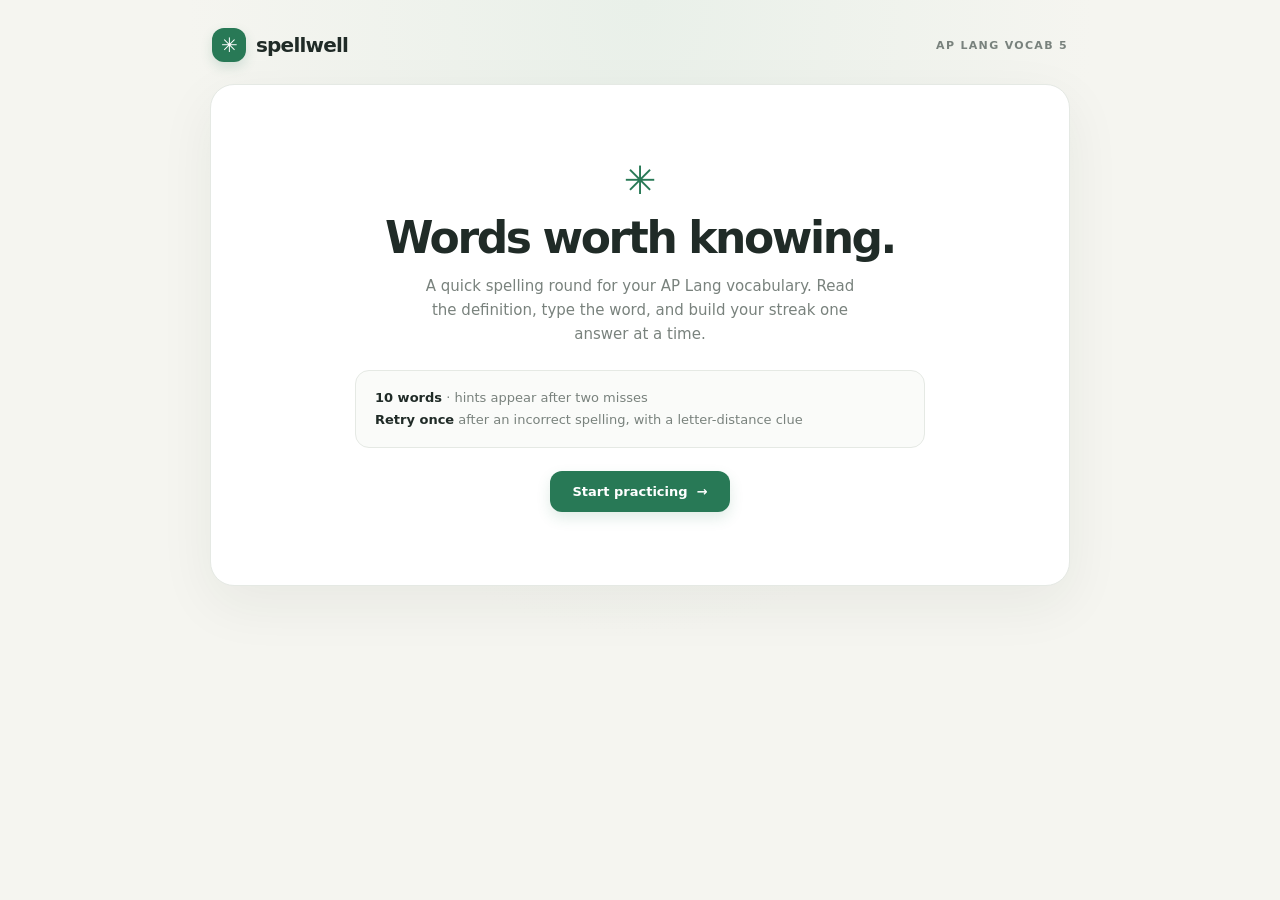
==== index.html @ b4db4794 "vocab 5" ====
<!doctype html>
<html lang="en">

<head>
  <meta charset="utf-8">
  <meta name="viewport" content="width=device-width,initial-scale=1">
  <meta name="theme-color" content="#f5f5f0">
  <title>AP Lang Vocab 5 — Spellwell</title>
  <style>
    :root {
      --bg: #f5f5f0;
      --paper: #fff;
      --ink: #202b27;
      --muted: #79827d;
      --green: #287956;
      --green-dark: #1b6245;
      --pale: #e8f3ec;
      --line: #e5e9e4;
      --red: #ad4c4a;
      --gold: #a66b19;
      --shadow: 0 18px 55px #1d302510
    }

    * {
      box-sizing: border-box
    }

    body {
      margin: 0;
      min-height: 100vh;
      background: radial-gradient(ellipse at 50% 0, #e9f0e9 0, transparent 50%), var(--bg);
      color: var(--ink);
      font-family: ui-rounded, "Avenir Next", Avenir, Inter, system-ui, -apple-system, sans-serif;
      display: flex;
      justify-content: center;
      padding: 28px 18px 42px
    }

    button,
    input {
      font: inherit
    }

    button {
      cursor: pointer
    }

    .shell {
      width: min(860px, 100%)
    }

    .top {
      display: flex;
      align-items: center;
      justify-content: space-between;
      margin: 0 2px 22px
    }

    .brand {
      display: flex;
      align-items: center;
      gap: 10px;
      font-size: 20px;
      font-weight: 800;
      letter-spacing: -.04em
    }

    .mark {
      width: 34px;
      height: 34px;
      border-radius: 12px;
      background: var(--green);
      color: #fff;
      display: grid;
      place-items: center;
      font-size: 20px;
      box-shadow: 0 5px 12px #2879562b
    }

    .course {
      font-size: 11px;
      letter-spacing: .12em;
      font-weight: 800;
      color: var(--muted);
      text-transform: uppercase
    }

    .panel {
      background: var(--paper);
      border: 1px solid var(--line);
      border-radius: 24px;
      box-shadow: var(--shadow);
      overflow: hidden
    }

    .quiz {
      padding: 28px clamp(20px, 6vw, 60px) 24px
    }

    .topline {
      display: flex;
      align-items: center;
      justify-content: space-between;
      margin-bottom: 12px
    }

    .eyebrow {
      font-size: 10px;
      letter-spacing: .12em;
      font-weight: 850;
      color: var(--muted)
    }

    .timer {
      font-variant-numeric: tabular-nums;
      font-weight: 750;
      color: var(--muted);
      font-size: 13px
    }

    .track {
      height: 8px;
      border-radius: 9px;
      background: #e9ede8;
      overflow: hidden;
      margin-bottom: 30px
    }

    .fill {
      height: 100%;
      width: 0;
      background: linear-gradient(90deg, #277653, #60ae80);
      border-radius: inherit;
      transition: width .55s cubic-bezier(.2, .8, .2, 1)
    }

    .prompt-card {
      background: linear-gradient(140deg, #fbfcfa, #f6f9f5);
      border: 1px solid #edf0eb;
      border-radius: 19px;
      padding: clamp(24px, 5vw, 44px) clamp(18px, 5vw, 50px) 32px;
      text-align: center;
      min-height: 300px;
      display: flex;
      flex-direction: column;
      justify-content: center
    }

    .tag {
      align-self: center;
      background: var(--pale);
      color: var(--green);
      padding: 7px 11px;
      border-radius: 99px;
      font-size: 10px;
      font-weight: 850;
      letter-spacing: .09em
    }

    .prompt-label {
      font-size: 13px;
      color: var(--muted);
      margin: 20px 0 9px
    }

    .definition {
      font-size: clamp(19px, 3vw, 25px);
      line-height: 1.43;
      letter-spacing: -.025em;
      font-weight: 740;
      max-width: 650px;
      margin: 0 auto 26px
    }

    .entry-wrap {
      width: min(520px, 100%);
      margin: 0 auto
    }

    .answer {
      width: 100%;
      height: 58px;
      border: 1px solid #dce4dc;
      border-radius: 13px;
      background: #fff;
      text-align: center;
      padding: 0 16px;
      font-size: 19px;
      font-weight: 650;
      color: var(--ink);
      outline: none;
      transition: border-color .2s, box-shadow .2s
    }

    .answer:focus {
      border-color: #60a580;
      box-shadow: 0 0 0 4px #28795616
    }

    .answer:disabled {
      opacity: .7
    }

    .feedback {
      min-height: 25px;
      margin: 10px 0 0;
      color: var(--muted);
      font-size: 13px;
      line-height: 1.55
    }

    .feedback.good {
      color: var(--green);
      font-weight: 750
    }

    .feedback.bad {
      color: var(--red);
      font-weight: 650
    }

    .feedback.hint {
      color: var(--gold)
    }

    .actions {
      display: flex;
      justify-content: center;
      gap: 10px;
      margin-top: 13px
    }

    .btn {
      border: 0;
      border-radius: 12px;
      padding: 13px 22px;
      font-size: 13px;
      font-weight: 780;
      transition: transform .16s, background .16s, box-shadow .16s
    }

    .btn:hover {
      transform: translateY(-1px)
    }

    .primary {
      background: var(--green);
      color: #fff;
      box-shadow: 0 6px 14px #28795625
    }

    .primary:hover {
      background: var(--green-dark)
    }

    .secondary {
      background: #f0f3ef;
      color: var(--ink)
    }

    .secondary:hover {
      background: #e8ede8
    }

    .bottom {
      display: flex;
      justify-content: space-between;
      gap: 12px;
      align-items: center;
      margin-top: 18px;
      color: var(--muted);
      font-size: 11px
    }

    .stat {
      display: flex;
      gap: 6px;
      align-items: center
    }

    .stat strong {
      color: var(--ink);
      font-variant-numeric: tabular-nums
    }

    .screen {
      min-height: 500px;
      display: grid;
      place-items: center;
      padding: 28px
    }

    .intro,
    .finish {
      width: min(570px, 100%);
      text-align: center
    }

    .spark {
      font-size: 39px;
      color: var(--green)
    }

    h1 {
      font-size: clamp(30px, 6vw, 44px);
      letter-spacing: -.055em;
      line-height: 1.05;
      margin: 12px 0
    }

    .sub {
      color: var(--muted);
      font-size: 15px;
      line-height: 1.6;
      margin: 12px auto 24px;
      max-width: 450px
    }

    .list-preview {
      border: 1px solid var(--line);
      background: #fafbf9;
      text-align: left;
      border-radius: 14px;
      padding: 16px 19px;
      margin: 0 auto 23px;
      color: var(--muted);
      font-size: 13px;
      line-height: 1.7
    }

    .list-preview b {
      color: var(--ink)
    }

    .bestbox {
      background: #f7f9f6;
      border-radius: 15px;
      padding: 17px;
      margin: 23px auto;
      max-width: 380px
    }

    .bestbox small {
      display: block;
      color: var(--muted);
      font-size: 10px;
      font-weight: 850;
      letter-spacing: .1em
    }

    .bestbox strong {
      display: block;
      font-size: 28px;
      margin-top: 4px;
      font-variant-numeric: tabular-nums
    }

    .confetti {
      position: fixed;
      z-index: 5;
      left: 0;
      top: 0;
      width: 100%;
      height: 100%;
      pointer-events: none;
      overflow: hidden
    }

    .piece {
      position: absolute;
      width: 8px;
      height: 11px;
      border-radius: 2px;
      animation: fall 850ms cubic-bezier(.12, .68, .3, 1) forwards
    }

    @keyframes fall {
      0% {
        transform: translate(0, 0) rotate(0);
        opacity: 1
      }

      100% {
        transform: translate(var(--dx), var(--dy)) rotate(var(--rot));
        opacity: 0
      }
    }

    .sr {
      position: absolute;
      width: 1px;
      height: 1px;
      clip: rect(0, 0, 0, 0);
      overflow: hidden
    }

    @media(max-width:540px) {
      body {
        padding: 17px 12px 28px
      }

      .top {
        margin-bottom: 15px
      }

      .quiz {
        padding: 20px 15px 17px
      }

      .track {
        margin-bottom: 17px
      }

      .prompt-card {
        min-height: 330px;
        padding: 23px 14px
      }

      .bottom {
        font-size: 10px
      }

      .course {
        font-size: 9px
      }

      .screen {
        min-height: 450px;
        padding: 22px
      }
    }

    @media(prefers-reduced-motion:reduce) {

      *,
      *::before,
      *::after {
        scroll-behavior: auto !important;
        animation-duration: .01ms !important;
        transition-duration: .01ms !important
      }
    }
  </style>
</head>

<body>
  <div class="shell">
    <header class="top">
      <div class="brand"><span class="mark">✳</span><span>spellwell</span></div>
      <div class="course">AP Lang Vocab 5</div>
    </header>
    <main id="app" class="panel" aria-live="polite"></main>
  </div>
  <div id="confetti" class="confetti" aria-hidden="true"></div>
  <script>
    (() => {
      'use strict';
      const WORDS = [
        { word: 'Intransigence', hint: 'In-tran-si-gence', definition: 'Stubborn refusal to change your mind or compromise' },
        { word: 'Chagrin', hint: 'Cha-grin', definition: 'A feeling of embarrassment or disappointment' },
        { word: 'Predilection', hint: 'Pre-di-lec-tion', definition: 'A strong liking or preference for something' },
        { word: 'Incontrovertible', hint: 'In-con-tro-ver-ti-ble', definition: 'So clearly true that it cannot reasonably be disputed' },
        { word: 'Equivocate', hint: 'E-qui-vo-cate', definition: 'To avoid giving a clear or direct answer' },
        { word: 'Incongruous', hint: 'In-con-gru-ous', definition: 'Strange or out of place because something does not fit' },
        { word: 'Acquiesce', hint: 'Ac-qui-esce', definition: 'To accept or agree to something without resisting' },
        { word: 'Paradox', hint: 'Para-dox', definition: 'A seeming contradiction that may reveal a truth' },
        { word: 'Asyndeton', hint: 'A-syn-de-ton', definition: 'The omission of conjunctions between words or phrases' },
        { word: 'Polysyndeton', hint: 'Poly-syn-de-ton', definition: 'The use of multiple conjunctions in close succession' }
      ];
      const KEY = 'spellwell.best.ap-lang-vocab-4';
      const app = document.getElementById('app');
      const fmt = s => { s = Math.floor(s); return s < 60 ? `${s}s` : `${Math.floor(s / 60)}:${String(s % 60).padStart(2, '0')}` };
      let order = [], index = 0, attempts = 0, misses = {}, correct = 0, start = 0, tick = null, locked = false, best = readBest();
      function readBest() { try { const n = Number(localStorage.getItem(KEY)); return n > 0 ? n : null } catch (_) { return null } }
      const escapeHtml = s => String(s).replace(/[&<>"']/g, c => ({ '&': '&amp;', '<': '&lt;', '>': '&gt;', '"': '&quot;', "'": '&#39;' }[c]));
      function intro() { clearInterval(tick); app.innerHTML = `<section class="screen"><div class="intro"><div class="spark">✳</div><h1>Words worth knowing.</h1><p class="sub">A quick spelling round for your AP Lang vocabulary. Read the definition, type the word, and build your streak one answer at a time.</p><div class="list-preview"><b>10 words</b> · hints appear after two misses<br><b>Retry once</b> after an incorrect spelling, with a letter-distance clue</div><button class="btn primary" id="start">Start practicing&nbsp; →</button>${best !== null ? `<div class="bestbox"><small>PERSONAL BEST</small><strong>${fmt(best)}</strong></div>` : ''}</div></section>`; document.getElementById('start').onclick = begin; }
      function begin() { order = WORDS.map((_, i) => i).sort(() => Math.random() - .5); index = 0; attempts = 0; misses = {}; correct = 0; start = performance.now(); render(); tick = setInterval(updateTimer, 250); }
      function updateTimer() { const el = document.getElementById('timer'); if (el) el.textContent = fmt((performance.now() - start) / 1000); }
      function render() { if (index >= order.length) { finish(); return } const item = WORDS[order[index]]; attempts = 0; locked = false; app.innerHTML = `<section class="quiz"><div class="topline"><span class="eyebrow">SESSION PROGRESS</span><span class="timer" id="timer">${fmt((performance.now() - start) / 1000)}</span></div><div class="track" role="progressbar" aria-label="Words completed" aria-valuemin="0" aria-valuemax="${WORDS.length}" aria-valuenow="${correct}"><div class="fill" style="width:${correct / WORDS.length * 100}%"></div></div><div class="prompt-card"><span class="tag">✦ &nbsp;WORD ${String(correct + 1).padStart(2, '0')} OF ${WORDS.length}</span><p class="prompt-label">Spell the word that means:</p><p class="definition">${escapeHtml(item.definition)}</p><div class="entry-wrap"><label class="sr" for="answer">Your spelling</label><input id="answer" class="answer" type="text" autocomplete="off" autocapitalize="off" spellcheck="false" placeholder="Type your answer…"><p id="feedback" class="feedback" aria-live="polite">Press Enter or use the button to check.</p><div class="actions"><button class="btn primary" id="check">Check spelling&nbsp; ↗</button></div></div></div><div class="bottom"><span class="stat">Completed <strong>${correct}</strong> / ${WORDS.length}</span><span>Take your time · missed words return later</span></div></section>`; const input = document.getElementById('answer'); input.focus(); input.addEventListener('keydown', e => { if (e.key === 'Enter') { e.preventDefault(); submit() } }); document.getElementById('check').onclick = submit; }
      // Levenshtein distance: minimum insertions, deletions, and substitutions between strings.
      function distance(a, b) { a = a.toLocaleLowerCase(); b = b.toLocaleLowerCase(); let prev = Array.from({ length: b.length + 1 }, (_, i) => i); for (let i = 1; i <= a.length; i++) { const row = [i]; for (let j = 1; j <= b.length; j++)row[j] = Math.min(row[j - 1] + 1, prev[j] + 1, prev[j - 1] + (a[i - 1] === b[j - 1] ? 0 : 1)); prev = row } return prev[b.length] }
      function submit() {
        if (locked) return; const input = document.getElementById('answer'), feedback = document.getElementById('feedback'), given = input.value.trim(), item = WORDS[order[index]]; if (!given) { feedback.textContent = 'Type your spelling above to check it.'; return } if (given.toLocaleLowerCase() === item.word.toLocaleLowerCase()) { locked = true; correct++; feedback.className = 'feedback good'; feedback.textContent = 'That’s it! Nice work.'; burst(); const bar = app.querySelector('.fill'); bar.style.width = `${correct / WORDS.length * 100}%`; app.querySelector('[role=progressbar]').setAttribute('aria-valuenow', correct); app.querySelector('.bottom strong').textContent = correct; setTimeout(() => { index++; render() }, 650); return }
        attempts++; const key = item.word.toLocaleLowerCase(); misses[key] = (misses[key] || 0) + 1; const d = distance(given, item.word); feedback.className = misses[key] >= 2 ? 'feedback hint' : 'feedback bad'; if (attempts === 1) { feedback.textContent = `Not quite — ${d} letter${d === 1 ? '' : 's'} away by edit distance. Try once more; it may have been a typo.`; input.value = ''; input.focus(); return }
        locked = true; order.push(order[index]); const hint = misses[key] >= 2 ? ` Hint: ${item.hint}.` : ''; feedback.textContent = `Still not quite — ${d} letter${d === 1 ? '' : 's'} away. Press Enter to continue; this word will come around again.${hint}`; const button = document.getElementById('check'); button.textContent = 'Continue  →'; button.onclick = () => { if (!locked) return; index++; if (index >= order.length) { finish(); return } render() }; input.disabled = true; input.addEventListener('keydown', e => { if (e.key === 'Enter') { e.preventDefault(); button.click() } }); button.focus();
      }
      function burst() { const root = document.getElementById('confetti'), colors = ['#287956', '#80bb87', '#e4b552', '#ed8e77', '#87b8c8', '#b99bd0']; const rect = app.getBoundingClientRect(), cx = rect.left + rect.width / 2, cy = rect.top + rect.height * .52; for (let i = 0; i < 24; i++) { const p = document.createElement('i'); p.className = 'piece'; p.style.left = `${cx}px`; p.style.top = `${cy}px`; p.style.background = colors[i % colors.length]; p.style.setProperty('--dx', `${(Math.random() - .5) * 300}px`); p.style.setProperty('--dy', `${(Math.random() - .7) * 230}px`); p.style.setProperty('--rot', `${Math.random() * 720 - 360}deg`); root.appendChild(p); setTimeout(() => p.remove(), 900) } }
      function finish() { clearInterval(tick); const seconds = (performance.now() - start) / 1000; if (best === null || seconds < best) { best = seconds; try { localStorage.setItem(KEY, String(seconds)) } catch (_) { } } app.innerHTML = `<section class="screen"><div class="finish"><div class="spark">✦</div><h1>Beautifully done.</h1><p class="sub">You practiced all ${WORDS.length} words in AP Lang Vocab 5.</p><div class="bestbox"><div style="display:flex;justify-content:space-around;gap:25px"><div><small>YOUR TIME</small><strong>${fmt(seconds)}</strong></div><div><small>PERSONAL BEST</small><strong>${fmt(best)}</strong></div></div></div><button class="btn primary" id="again">Practice again&nbsp; →</button></div></section>`; document.getElementById('again').onclick = intro }
      intro();
    })();
  </script>
</body>

</html>
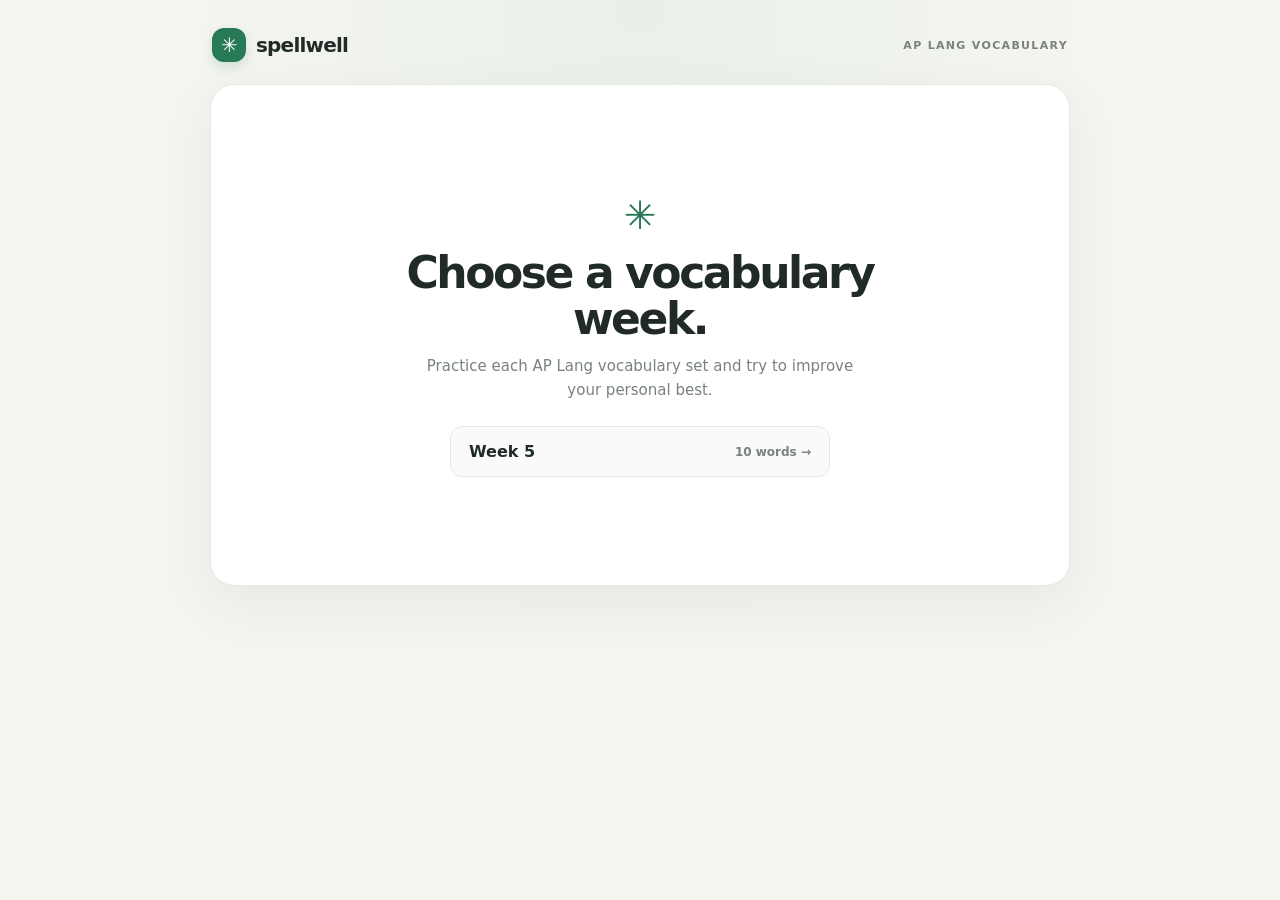
==== commit 3d04aeac: "home page" ====
--- a/index.html
+++ b/index.html
@@ -5,490 +5,29 @@
   <meta charset="utf-8">
   <meta name="viewport" content="width=device-width,initial-scale=1">
   <meta name="theme-color" content="#f5f5f0">
-  <title>AP Lang Vocab 5 — Spellwell</title>
-  <style>
-    :root {
-      --bg: #f5f5f0;
-      --paper: #fff;
-      --ink: #202b27;
-      --muted: #79827d;
-      --green: #287956;
-      --green-dark: #1b6245;
-      --pale: #e8f3ec;
-      --line: #e5e9e4;
-      --red: #ad4c4a;
-      --gold: #a66b19;
-      --shadow: 0 18px 55px #1d302510
-    }
-
-    * {
-      box-sizing: border-box
-    }
-
-    body {
-      margin: 0;
-      min-height: 100vh;
-      background: radial-gradient(ellipse at 50% 0, #e9f0e9 0, transparent 50%), var(--bg);
-      color: var(--ink);
-      font-family: ui-rounded, "Avenir Next", Avenir, Inter, system-ui, -apple-system, sans-serif;
-      display: flex;
-      justify-content: center;
-      padding: 28px 18px 42px
-    }
-
-    button,
-    input {
-      font: inherit
-    }
-
-    button {
-      cursor: pointer
-    }
-
-    .shell {
-      width: min(860px, 100%)
-    }
-
-    .top {
-      display: flex;
-      align-items: center;
-      justify-content: space-between;
-      margin: 0 2px 22px
-    }
-
-    .brand {
-      display: flex;
-      align-items: center;
-      gap: 10px;
-      font-size: 20px;
-      font-weight: 800;
-      letter-spacing: -.04em
-    }
-
-    .mark {
-      width: 34px;
-      height: 34px;
-      border-radius: 12px;
-      background: var(--green);
-      color: #fff;
-      display: grid;
-      place-items: center;
-      font-size: 20px;
-      box-shadow: 0 5px 12px #2879562b
-    }
-
-    .course {
-      font-size: 11px;
-      letter-spacing: .12em;
-      font-weight: 800;
-      color: var(--muted);
-      text-transform: uppercase
-    }
-
-    .panel {
-      background: var(--paper);
-      border: 1px solid var(--line);
-      border-radius: 24px;
-      box-shadow: var(--shadow);
-      overflow: hidden
-    }
-
-    .quiz {
-      padding: 28px clamp(20px, 6vw, 60px) 24px
-    }
-
-    .topline {
-      display: flex;
-      align-items: center;
-      justify-content: space-between;
-      margin-bottom: 12px
-    }
-
-    .eyebrow {
-      font-size: 10px;
-      letter-spacing: .12em;
-      font-weight: 850;
-      color: var(--muted)
-    }
-
-    .timer {
-      font-variant-numeric: tabular-nums;
-      font-weight: 750;
-      color: var(--muted);
-      font-size: 13px
-    }
-
-    .track {
-      height: 8px;
-      border-radius: 9px;
-      background: #e9ede8;
-      overflow: hidden;
-      margin-bottom: 30px
-    }
-
-    .fill {
-      height: 100%;
-      width: 0;
-      background: linear-gradient(90deg, #277653, #60ae80);
-      border-radius: inherit;
-      transition: width .55s cubic-bezier(.2, .8, .2, 1)
-    }
-
-    .prompt-card {
-      background: linear-gradient(140deg, #fbfcfa, #f6f9f5);
-      border: 1px solid #edf0eb;
-      border-radius: 19px;
-      padding: clamp(24px, 5vw, 44px) clamp(18px, 5vw, 50px) 32px;
-      text-align: center;
-      min-height: 300px;
-      display: flex;
-      flex-direction: column;
-      justify-content: center
-    }
-
-    .tag {
-      align-self: center;
-      background: var(--pale);
-      color: var(--green);
-      padding: 7px 11px;
-      border-radius: 99px;
-      font-size: 10px;
-      font-weight: 850;
-      letter-spacing: .09em
-    }
-
-    .prompt-label {
-      font-size: 13px;
-      color: var(--muted);
-      margin: 20px 0 9px
-    }
-
-    .definition {
-      font-size: clamp(19px, 3vw, 25px);
-      line-height: 1.43;
-      letter-spacing: -.025em;
-      font-weight: 740;
-      max-width: 650px;
-      margin: 0 auto 26px
-    }
-
-    .entry-wrap {
-      width: min(520px, 100%);
-      margin: 0 auto
-    }
-
-    .answer {
-      width: 100%;
-      height: 58px;
-      border: 1px solid #dce4dc;
-      border-radius: 13px;
-      background: #fff;
-      text-align: center;
-      padding: 0 16px;
-      font-size: 19px;
-      font-weight: 650;
-      color: var(--ink);
-      outline: none;
-      transition: border-color .2s, box-shadow .2s
-    }
-
-    .answer:focus {
-      border-color: #60a580;
-      box-shadow: 0 0 0 4px #28795616
-    }
-
-    .answer:disabled {
-      opacity: .7
-    }
-
-    .feedback {
-      min-height: 25px;
-      margin: 10px 0 0;
-      color: var(--muted);
-      font-size: 13px;
-      line-height: 1.55
-    }
-
-    .feedback.good {
-      color: var(--green);
-      font-weight: 750
-    }
-
-    .feedback.bad {
-      color: var(--red);
-      font-weight: 650
-    }
-
-    .feedback.hint {
-      color: var(--gold)
-    }
-
-    .actions {
-      display: flex;
-      justify-content: center;
-      gap: 10px;
-      margin-top: 13px
-    }
-
-    .btn {
-      border: 0;
-      border-radius: 12px;
-      padding: 13px 22px;
-      font-size: 13px;
-      font-weight: 780;
-      transition: transform .16s, background .16s, box-shadow .16s
-    }
-
-    .btn:hover {
-      transform: translateY(-1px)
-    }
-
-    .primary {
-      background: var(--green);
-      color: #fff;
-      box-shadow: 0 6px 14px #28795625
-    }
-
-    .primary:hover {
-      background: var(--green-dark)
-    }
-
-    .secondary {
-      background: #f0f3ef;
-      color: var(--ink)
-    }
-
-    .secondary:hover {
-      background: #e8ede8
-    }
-
-    .bottom {
-      display: flex;
-      justify-content: space-between;
-      gap: 12px;
-      align-items: center;
-      margin-top: 18px;
-      color: var(--muted);
-      font-size: 11px
-    }
-
-    .stat {
-      display: flex;
-      gap: 6px;
-      align-items: center
-    }
-
-    .stat strong {
-      color: var(--ink);
-      font-variant-numeric: tabular-nums
-    }
-
-    .screen {
-      min-height: 500px;
-      display: grid;
-      place-items: center;
-      padding: 28px
-    }
-
-    .intro,
-    .finish {
-      width: min(570px, 100%);
-      text-align: center
-    }
-
-    .spark {
-      font-size: 39px;
-      color: var(--green)
-    }
-
-    h1 {
-      font-size: clamp(30px, 6vw, 44px);
-      letter-spacing: -.055em;
-      line-height: 1.05;
-      margin: 12px 0
-    }
-
-    .sub {
-      color: var(--muted);
-      font-size: 15px;
-      line-height: 1.6;
-      margin: 12px auto 24px;
-      max-width: 450px
-    }
-
-    .list-preview {
-      border: 1px solid var(--line);
-      background: #fafbf9;
-      text-align: left;
-      border-radius: 14px;
-      padding: 16px 19px;
-      margin: 0 auto 23px;
-      color: var(--muted);
-      font-size: 13px;
-      line-height: 1.7
-    }
-
-    .list-preview b {
-      color: var(--ink)
-    }
-
-    .bestbox {
-      background: #f7f9f6;
-      border-radius: 15px;
-      padding: 17px;
-      margin: 23px auto;
-      max-width: 380px
-    }
-
-    .bestbox small {
-      display: block;
-      color: var(--muted);
-      font-size: 10px;
-      font-weight: 850;
-      letter-spacing: .1em
-    }
-
-    .bestbox strong {
-      display: block;
-      font-size: 28px;
-      margin-top: 4px;
-      font-variant-numeric: tabular-nums
-    }
-
-    .confetti {
-      position: fixed;
-      z-index: 5;
-      left: 0;
-      top: 0;
-      width: 100%;
-      height: 100%;
-      pointer-events: none;
-      overflow: hidden
-    }
-
-    .piece {
-      position: absolute;
-      width: 8px;
-      height: 11px;
-      border-radius: 2px;
-      animation: fall 850ms cubic-bezier(.12, .68, .3, 1) forwards
-    }
-
-    @keyframes fall {
-      0% {
-        transform: translate(0, 0) rotate(0);
-        opacity: 1
-      }
-
-      100% {
-        transform: translate(var(--dx), var(--dy)) rotate(var(--rot));
-        opacity: 0
-      }
-    }
-
-    .sr {
-      position: absolute;
-      width: 1px;
-      height: 1px;
-      clip: rect(0, 0, 0, 0);
-      overflow: hidden
-    }
-
-    @media(max-width:540px) {
-      body {
-        padding: 17px 12px 28px
-      }
-
-      .top {
-        margin-bottom: 15px
-      }
-
-      .quiz {
-        padding: 20px 15px 17px
-      }
-
-      .track {
-        margin-bottom: 17px
-      }
-
-      .prompt-card {
-        min-height: 330px;
-        padding: 23px 14px
-      }
-
-      .bottom {
-        font-size: 10px
-      }
-
-      .course {
-        font-size: 9px
-      }
-
-      .screen {
-        min-height: 450px;
-        padding: 22px
-      }
-    }
-
-    @media(prefers-reduced-motion:reduce) {
-
-      *,
-      *::before,
-      *::after {
-        scroll-behavior: auto !important;
-        animation-duration: .01ms !important;
-        transition-duration: .01ms !important
-      }
-    }
-  </style>
+  <title>AP Lang Vocabulary — Spellwell</title>
+  <link rel="stylesheet" href="style.css">
 </head>
 
 <body>
   <div class="shell">
     <header class="top">
       <div class="brand"><span class="mark">✳</span><span>spellwell</span></div>
-      <div class="course">AP Lang Vocab 5</div>
+      <div class="course">AP Lang Vocabulary</div>
     </header>
-    <main id="app" class="panel" aria-live="polite"></main>
+    <main class="panel">
+      <section class="screen">
+        <div class="intro">
+          <div class="spark">✳</div>
+          <h1>Choose a vocabulary week.</h1>
+          <p class="sub">Practice each AP Lang vocabulary set and try to improve your personal best.</p>
+          <nav class="week-list" aria-label="Vocabulary weeks">
+        <a class="week-link" href="week-5.html"><span>Week 5</span><small>10 words →</small></a>
+          </nav>
+        </div>
+      </section>
+    </main>
   </div>
-  <div id="confetti" class="confetti" aria-hidden="true"></div>
-  <script>
-    (() => {
-      'use strict';
-      const WORDS = [
-        { word: 'Intransigence', hint: 'In-tran-si-gence', definition: 'Stubborn refusal to change your mind or compromise' },
-        { word: 'Chagrin', hint: 'Cha-grin', definition: 'A feeling of embarrassment or disappointment' },
-        { word: 'Predilection', hint: 'Pre-di-lec-tion', definition: 'A strong liking or preference for something' },
-        { word: 'Incontrovertible', hint: 'In-con-tro-ver-ti-ble', definition: 'So clearly true that it cannot reasonably be disputed' },
-        { word: 'Equivocate', hint: 'E-qui-vo-cate', definition: 'To avoid giving a clear or direct answer' },
-        { word: 'Incongruous', hint: 'In-con-gru-ous', definition: 'Strange or out of place because something does not fit' },
-        { word: 'Acquiesce', hint: 'Ac-qui-esce', definition: 'To accept or agree to something without resisting' },
-        { word: 'Paradox', hint: 'Para-dox', definition: 'A seeming contradiction that may reveal a truth' },
-        { word: 'Asyndeton', hint: 'A-syn-de-ton', definition: 'The omission of conjunctions between words or phrases' },
-        { word: 'Polysyndeton', hint: 'Poly-syn-de-ton', definition: 'The use of multiple conjunctions in close succession' }
-      ];
-      const KEY = 'spellwell.best.ap-lang-vocab-4';
-      const app = document.getElementById('app');
-      const fmt = s => { s = Math.floor(s); return s < 60 ? `${s}s` : `${Math.floor(s / 60)}:${String(s % 60).padStart(2, '0')}` };
-      let order = [], index = 0, attempts = 0, misses = {}, correct = 0, start = 0, tick = null, locked = false, best = readBest();
-      function readBest() { try { const n = Number(localStorage.getItem(KEY)); return n > 0 ? n : null } catch (_) { return null } }
-      const escapeHtml = s => String(s).replace(/[&<>"']/g, c => ({ '&': '&amp;', '<': '&lt;', '>': '&gt;', '"': '&quot;', "'": '&#39;' }[c]));
-      function intro() { clearInterval(tick); app.innerHTML = `<section class="screen"><div class="intro"><div class="spark">✳</div><h1>Words worth knowing.</h1><p class="sub">A quick spelling round for your AP Lang vocabulary. Read the definition, type the word, and build your streak one answer at a time.</p><div class="list-preview"><b>10 words</b> · hints appear after two misses<br><b>Retry once</b> after an incorrect spelling, with a letter-distance clue</div><button class="btn primary" id="start">Start practicing&nbsp; →</button>${best !== null ? `<div class="bestbox"><small>PERSONAL BEST</small><strong>${fmt(best)}</strong></div>` : ''}</div></section>`; document.getElementById('start').onclick = begin; }
-      function begin() { order = WORDS.map((_, i) => i).sort(() => Math.random() - .5); index = 0; attempts = 0; misses = {}; correct = 0; start = performance.now(); render(); tick = setInterval(updateTimer, 250); }
-      function updateTimer() { const el = document.getElementById('timer'); if (el) el.textContent = fmt((performance.now() - start) / 1000); }
-      function render() { if (index >= order.length) { finish(); return } const item = WORDS[order[index]]; attempts = 0; locked = false; app.innerHTML = `<section class="quiz"><div class="topline"><span class="eyebrow">SESSION PROGRESS</span><span class="timer" id="timer">${fmt((performance.now() - start) / 1000)}</span></div><div class="track" role="progressbar" aria-label="Words completed" aria-valuemin="0" aria-valuemax="${WORDS.length}" aria-valuenow="${correct}"><div class="fill" style="width:${correct / WORDS.length * 100}%"></div></div><div class="prompt-card"><span class="tag">✦ &nbsp;WORD ${String(correct + 1).padStart(2, '0')} OF ${WORDS.length}</span><p class="prompt-label">Spell the word that means:</p><p class="definition">${escapeHtml(item.definition)}</p><div class="entry-wrap"><label class="sr" for="answer">Your spelling</label><input id="answer" class="answer" type="text" autocomplete="off" autocapitalize="off" spellcheck="false" placeholder="Type your answer…"><p id="feedback" class="feedback" aria-live="polite">Press Enter or use the button to check.</p><div class="actions"><button class="btn primary" id="check">Check spelling&nbsp; ↗</button></div></div></div><div class="bottom"><span class="stat">Completed <strong>${correct}</strong> / ${WORDS.length}</span><span>Take your time · missed words return later</span></div></section>`; const input = document.getElementById('answer'); input.focus(); input.addEventListener('keydown', e => { if (e.key === 'Enter') { e.preventDefault(); submit() } }); document.getElementById('check').onclick = submit; }
-      // Levenshtein distance: minimum insertions, deletions, and substitutions between strings.
-      function distance(a, b) { a = a.toLocaleLowerCase(); b = b.toLocaleLowerCase(); let prev = Array.from({ length: b.length + 1 }, (_, i) => i); for (let i = 1; i <= a.length; i++) { const row = [i]; for (let j = 1; j <= b.length; j++)row[j] = Math.min(row[j - 1] + 1, prev[j] + 1, prev[j - 1] + (a[i - 1] === b[j - 1] ? 0 : 1)); prev = row } return prev[b.length] }
-      function submit() {
-        if (locked) return; const input = document.getElementById('answer'), feedback = document.getElementById('feedback'), given = input.value.trim(), item = WORDS[order[index]]; if (!given) { feedback.textContent = 'Type your spelling above to check it.'; return } if (given.toLocaleLowerCase() === item.word.toLocaleLowerCase()) { locked = true; correct++; feedback.className = 'feedback good'; feedback.textContent = 'That’s it! Nice work.'; burst(); const bar = app.querySelector('.fill'); bar.style.width = `${correct / WORDS.length * 100}%`; app.querySelector('[role=progressbar]').setAttribute('aria-valuenow', correct); app.querySelector('.bottom strong').textContent = correct; setTimeout(() => { index++; render() }, 650); return }
-        attempts++; const key = item.word.toLocaleLowerCase(); misses[key] = (misses[key] || 0) + 1; const d = distance(given, item.word); feedback.className = misses[key] >= 2 ? 'feedback hint' : 'feedback bad'; if (attempts === 1) { feedback.textContent = `Not quite — ${d} letter${d === 1 ? '' : 's'} away by edit distance. Try once more; it may have been a typo.`; input.value = ''; input.focus(); return }
-        locked = true; order.push(order[index]); const hint = misses[key] >= 2 ? ` Hint: ${item.hint}.` : ''; feedback.textContent = `Still not quite — ${d} letter${d === 1 ? '' : 's'} away. Press Enter to continue; this word will come around again.${hint}`; const button = document.getElementById('check'); button.textContent = 'Continue  →'; button.onclick = () => { if (!locked) return; index++; if (index >= order.length) { finish(); return } render() }; input.disabled = true; input.addEventListener('keydown', e => { if (e.key === 'Enter') { e.preventDefault(); button.click() } }); button.focus();
-      }
-      function burst() { const root = document.getElementById('confetti'), colors = ['#287956', '#80bb87', '#e4b552', '#ed8e77', '#87b8c8', '#b99bd0']; const rect = app.getBoundingClientRect(), cx = rect.left + rect.width / 2, cy = rect.top + rect.height * .52; for (let i = 0; i < 24; i++) { const p = document.createElement('i'); p.className = 'piece'; p.style.left = `${cx}px`; p.style.top = `${cy}px`; p.style.background = colors[i % colors.length]; p.style.setProperty('--dx', `${(Math.random() - .5) * 300}px`); p.style.setProperty('--dy', `${(Math.random() - .7) * 230}px`); p.style.setProperty('--rot', `${Math.random() * 720 - 360}deg`); root.appendChild(p); setTimeout(() => p.remove(), 900) } }
-      function finish() { clearInterval(tick); const seconds = (performance.now() - start) / 1000; if (best === null || seconds < best) { best = seconds; try { localStorage.setItem(KEY, String(seconds)) } catch (_) { } } app.innerHTML = `<section class="screen"><div class="finish"><div class="spark">✦</div><h1>Beautifully done.</h1><p class="sub">You practiced all ${WORDS.length} words in AP Lang Vocab 5.</p><div class="bestbox"><div style="display:flex;justify-content:space-around;gap:25px"><div><small>YOUR TIME</small><strong>${fmt(seconds)}</strong></div><div><small>PERSONAL BEST</small><strong>${fmt(best)}</strong></div></div></div><button class="btn primary" id="again">Practice again&nbsp; →</button></div></section>`; document.getElementById('again').onclick = intro }
-      intro();
-    })();
-  </script>
 </body>
 
-</html>+</html>
--- a/style.css
+++ b/style.css
@@ -0,0 +1,463 @@
+:root {
+  --bg: #f5f5f0;
+  --paper: #fff;
+  --ink: #202b27;
+  --muted: #79827d;
+  --green: #287956;
+  --green-dark: #1b6245;
+  --pale: #e8f3ec;
+  --line: #e5e9e4;
+  --red: #ad4c4a;
+  --gold: #a66b19;
+  --shadow: 0 18px 55px #1d302510
+}
+
+* {
+  box-sizing: border-box
+}
+
+body {
+  margin: 0;
+  min-height: 100vh;
+  background: radial-gradient(ellipse at 50% 0, #e9f0e9 0, transparent 50%), var(--bg);
+  color: var(--ink);
+  font-family: ui-rounded, "Avenir Next", Avenir, Inter, system-ui, -apple-system, sans-serif;
+  display: flex;
+  justify-content: center;
+  padding: 28px 18px 42px
+}
+
+button,
+input {
+  font: inherit
+}
+
+button {
+  cursor: pointer
+}
+
+.shell {
+  width: min(860px, 100%)
+}
+
+.top {
+  display: flex;
+  align-items: center;
+  justify-content: space-between;
+  margin: 0 2px 22px
+}
+
+.brand {
+  display: flex;
+  align-items: center;
+  gap: 10px;
+  font-size: 20px;
+  font-weight: 800;
+  letter-spacing: -.04em
+}
+
+.mark {
+  width: 34px;
+  height: 34px;
+  border-radius: 12px;
+  background: var(--green);
+  color: #fff;
+  display: grid;
+  place-items: center;
+  font-size: 20px;
+  box-shadow: 0 5px 12px #2879562b
+}
+
+.course {
+  font-size: 11px;
+  letter-spacing: .12em;
+  font-weight: 800;
+  color: var(--muted);
+  text-transform: uppercase
+}
+
+.panel {
+  background: var(--paper);
+  border: 1px solid var(--line);
+  border-radius: 24px;
+  box-shadow: var(--shadow);
+  overflow: hidden
+}
+
+.quiz {
+  padding: 28px clamp(20px, 6vw, 60px) 24px
+}
+
+.topline {
+  display: flex;
+  align-items: center;
+  justify-content: space-between;
+  margin-bottom: 12px
+}
+
+.eyebrow {
+  font-size: 10px;
+  letter-spacing: .12em;
+  font-weight: 850;
+  color: var(--muted)
+}
+
+.timer {
+  font-variant-numeric: tabular-nums;
+  font-weight: 750;
+  color: var(--muted);
+  font-size: 13px
+}
+
+.track {
+  height: 8px;
+  border-radius: 9px;
+  background: #e9ede8;
+  overflow: hidden;
+  margin-bottom: 30px
+}
+
+.fill {
+  height: 100%;
+  width: 0;
+  background: linear-gradient(90deg, #277653, #60ae80);
+  border-radius: inherit;
+  transition: width .55s cubic-bezier(.2, .8, .2, 1)
+}
+
+.prompt-card {
+  background: linear-gradient(140deg, #fbfcfa, #f6f9f5);
+  border: 1px solid #edf0eb;
+  border-radius: 19px;
+  padding: clamp(24px, 5vw, 44px) clamp(18px, 5vw, 50px) 32px;
+  text-align: center;
+  min-height: 300px;
+  display: flex;
+  flex-direction: column;
+  justify-content: center
+}
+
+.tag {
+  align-self: center;
+  background: var(--pale);
+  color: var(--green);
+  padding: 7px 11px;
+  border-radius: 99px;
+  font-size: 10px;
+  font-weight: 850;
+  letter-spacing: .09em
+}
+
+.prompt-label {
+  font-size: 13px;
+  color: var(--muted);
+  margin: 20px 0 9px
+}
+
+.definition {
+  font-size: clamp(19px, 3vw, 25px);
+  line-height: 1.43;
+  letter-spacing: -.025em;
+  font-weight: 740;
+  max-width: 650px;
+  margin: 0 auto 26px
+}
+
+.entry-wrap {
+  width: min(520px, 100%);
+  margin: 0 auto
+}
+
+.answer {
+  width: 100%;
+  height: 58px;
+  border: 1px solid #dce4dc;
+  border-radius: 13px;
+  background: #fff;
+  text-align: center;
+  padding: 0 16px;
+  font-size: 19px;
+  font-weight: 650;
+  color: var(--ink);
+  outline: none;
+  transition: border-color .2s, box-shadow .2s
+}
+
+.answer:focus {
+  border-color: #60a580;
+  box-shadow: 0 0 0 4px #28795616
+}
+
+.answer:disabled {
+  opacity: .7
+}
+
+.feedback {
+  min-height: 25px;
+  margin: 10px 0 0;
+  color: var(--muted);
+  font-size: 13px;
+  line-height: 1.55
+}
+
+.feedback.good {
+  color: var(--green);
+  font-weight: 750
+}
+
+.feedback.bad {
+  color: var(--red);
+  font-weight: 650
+}
+
+.feedback.hint {
+  color: var(--gold)
+}
+
+.actions {
+  display: flex;
+  justify-content: center;
+  gap: 10px;
+  margin-top: 13px
+}
+
+.btn {
+  border: 0;
+  border-radius: 12px;
+  padding: 13px 22px;
+  font-size: 13px;
+  font-weight: 780;
+  transition: transform .16s, background .16s, box-shadow .16s
+}
+
+.btn:hover {
+  transform: translateY(-1px)
+}
+
+.primary {
+  background: var(--green);
+  color: #fff;
+  box-shadow: 0 6px 14px #28795625
+}
+
+.primary:hover {
+  background: var(--green-dark)
+}
+
+.secondary {
+  background: #f0f3ef;
+  color: var(--ink)
+}
+
+.secondary:hover {
+  background: #e8ede8
+}
+
+.bottom {
+  display: flex;
+  justify-content: space-between;
+  gap: 12px;
+  align-items: center;
+  margin-top: 18px;
+  color: var(--muted);
+  font-size: 11px
+}
+
+.stat {
+  display: flex;
+  gap: 6px;
+  align-items: center
+}
+
+.stat strong {
+  color: var(--ink);
+  font-variant-numeric: tabular-nums
+}
+
+.screen {
+  min-height: 500px;
+  display: grid;
+  place-items: center;
+  padding: 28px
+}
+
+.intro,
+.finish {
+  width: min(570px, 100%);
+  text-align: center
+}
+
+.spark {
+  font-size: 39px;
+  color: var(--green)
+}
+
+h1 {
+  font-size: clamp(30px, 6vw, 44px);
+  letter-spacing: -.055em;
+  line-height: 1.05;
+  margin: 12px 0
+}
+
+.sub {
+  color: var(--muted);
+  font-size: 15px;
+  line-height: 1.6;
+  margin: 12px auto 24px;
+  max-width: 450px
+}
+
+.list-preview {
+  border: 1px solid var(--line);
+  background: #fafbf9;
+  text-align: left;
+  border-radius: 14px;
+  padding: 16px 19px;
+  margin: 0 auto 23px;
+  color: var(--muted);
+  font-size: 13px;
+  line-height: 1.7
+}
+
+.list-preview b {
+  color: var(--ink)
+}
+
+.bestbox {
+  background: #f7f9f6;
+  border-radius: 15px;
+  padding: 17px;
+  margin: 23px auto;
+  max-width: 380px
+}
+
+.bestbox small {
+  display: block;
+  color: var(--muted);
+  font-size: 10px;
+  font-weight: 850;
+  letter-spacing: .1em
+}
+
+.bestbox strong {
+  display: block;
+  font-size: 28px;
+  margin-top: 4px;
+  font-variant-numeric: tabular-nums
+}
+
+.confetti {
+  position: fixed;
+  z-index: 5;
+  left: 0;
+  top: 0;
+  width: 100%;
+  height: 100%;
+  pointer-events: none;
+  overflow: hidden
+}
+
+.piece {
+  position: absolute;
+  width: 8px;
+  height: 11px;
+  border-radius: 2px;
+  animation: fall 850ms cubic-bezier(.12, .68, .3, 1) forwards
+}
+
+@keyframes fall {
+  0% {
+    transform: translate(0, 0) rotate(0);
+    opacity: 1
+  }
+
+  100% {
+    transform: translate(var(--dx), var(--dy)) rotate(var(--rot));
+    opacity: 0
+  }
+}
+
+.sr {
+  position: absolute;
+  width: 1px;
+  height: 1px;
+  clip: rect(0, 0, 0, 0);
+  overflow: hidden
+}
+
+.week-list {
+  display: grid;
+  gap: 10px;
+  width: min(380px, 100%);
+  margin: 0 auto
+}
+
+.week-link {
+  display: flex;
+  align-items: center;
+  justify-content: space-between;
+  padding: 15px 18px;
+  border: 1px solid var(--line);
+  border-radius: 12px;
+  background: #fafbf9;
+  color: var(--ink);
+  text-decoration: none;
+  font-weight: 780
+}
+
+.week-link:hover {
+  border-color: #b9cbbf;
+  background: #f4f8f4
+}
+
+.week-link small {
+  color: var(--muted);
+  font-size: 12px
+}
+
+@media(max-width:540px) {
+  body {
+    padding: 17px 12px 28px
+  }
+
+  .top {
+    margin-bottom: 15px
+  }
+
+  .quiz {
+    padding: 20px 15px 17px
+  }
+
+  .track {
+    margin-bottom: 17px
+  }
+
+  .prompt-card {
+    min-height: 330px;
+    padding: 23px 14px
+  }
+
+  .bottom {
+    font-size: 10px
+  }
+
+  .course {
+    font-size: 9px
+  }
+
+  .screen {
+    min-height: 450px;
+    padding: 22px
+  }
+}
+
+@media(prefers-reduced-motion:reduce) {
+
+  *,
+  *::before,
+  *::after {
+    scroll-behavior: auto !important;
+    animation-duration: .01ms !important;
+    transition-duration: .01ms !important
+  }
+}
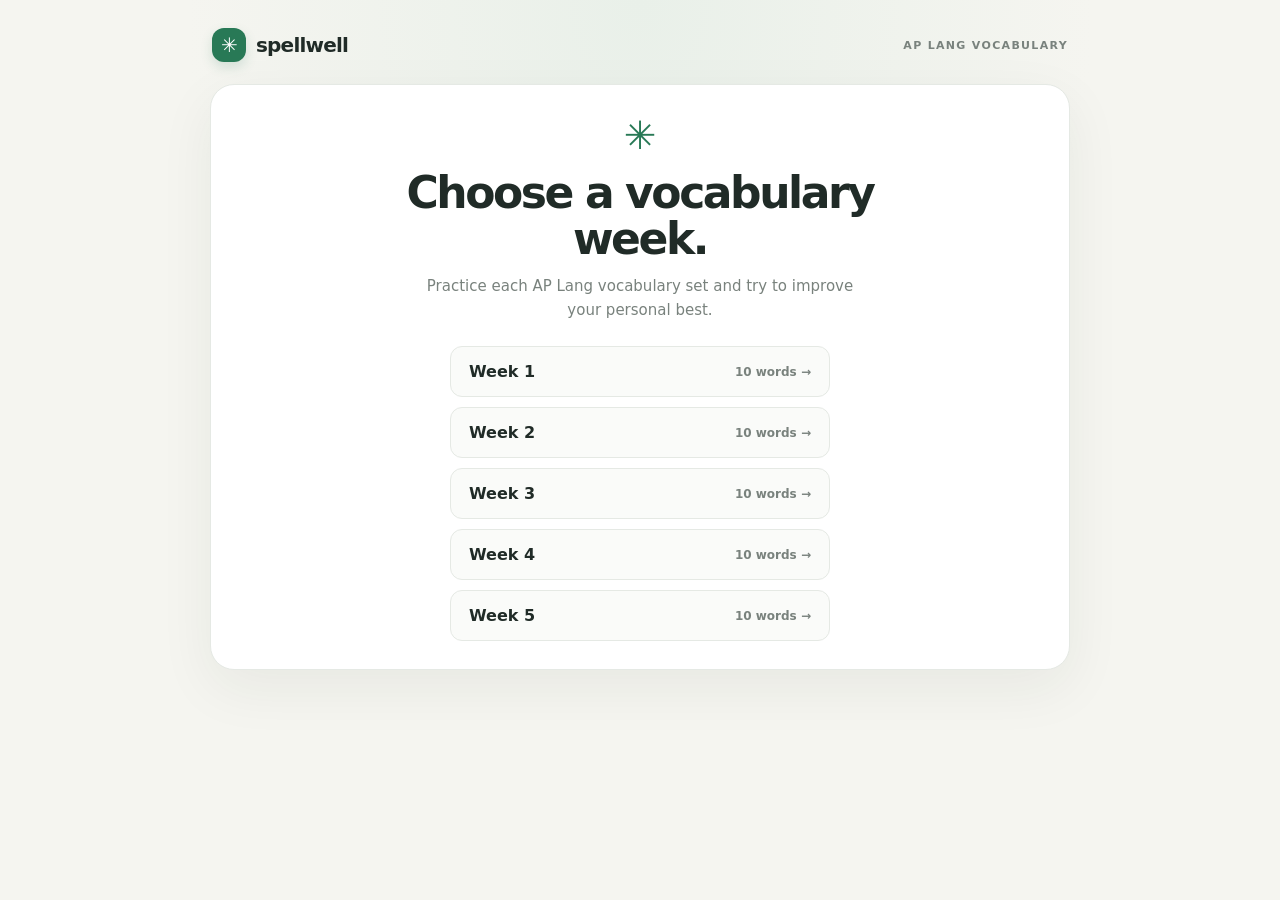
==== commit bb4b8fbc: "up to week 5" ====
--- a/index.html
+++ b/index.html
@@ -22,12 +22,17 @@
           <h1>Choose a vocabulary week.</h1>
           <p class="sub">Practice each AP Lang vocabulary set and try to improve your personal best.</p>
           <nav class="week-list" aria-label="Vocabulary weeks">
-        <a class="week-link" href="week-5.html"><span>Week 5</span><small>10 words →</small></a>
+        <a class="week-link" data-week="1" href="week-1.html"><span>Week 1</span><small>10 words →</small></a>
+        <a class="week-link" data-week="2" href="week-2.html"><span>Week 2</span><small>10 words →</small></a>
+        <a class="week-link" data-week="3" href="week-3.html"><span>Week 3</span><small>10 words →</small></a>
+        <a class="week-link" data-week="4" href="week-4.html"><span>Week 4</span><small>10 words →</small></a>
+        <a class="week-link" data-week="5" href="week-5.html"><span>Week 5</span><small>10 words →</small></a>
           </nav>
         </div>
       </section>
     </main>
   </div>
+  <script src="script.js"></script>
 </body>
 
 </html>
--- a/style.css
+++ b/style.css
@@ -415,6 +415,35 @@
   font-size: 12px
 }
 
+.home-link {
+  color: var(--green);
+  font-weight: 780;
+  text-decoration: none
+}
+
+.home-link:hover {
+  text-decoration: underline
+}
+
+.saved-times {
+  max-width: 380px;
+  margin: 12px auto 0;
+  color: var(--muted)
+}
+
+.saved-times small {
+  font-size: 10px;
+  font-weight: 850;
+  letter-spacing: .1em
+}
+
+.saved-times p {
+  margin: 6px 0 0;
+  font-size: 12px;
+  line-height: 1.7;
+  overflow-wrap: anywhere
+}
+
 @media(max-width:540px) {
   body {
     padding: 17px 12px 28px
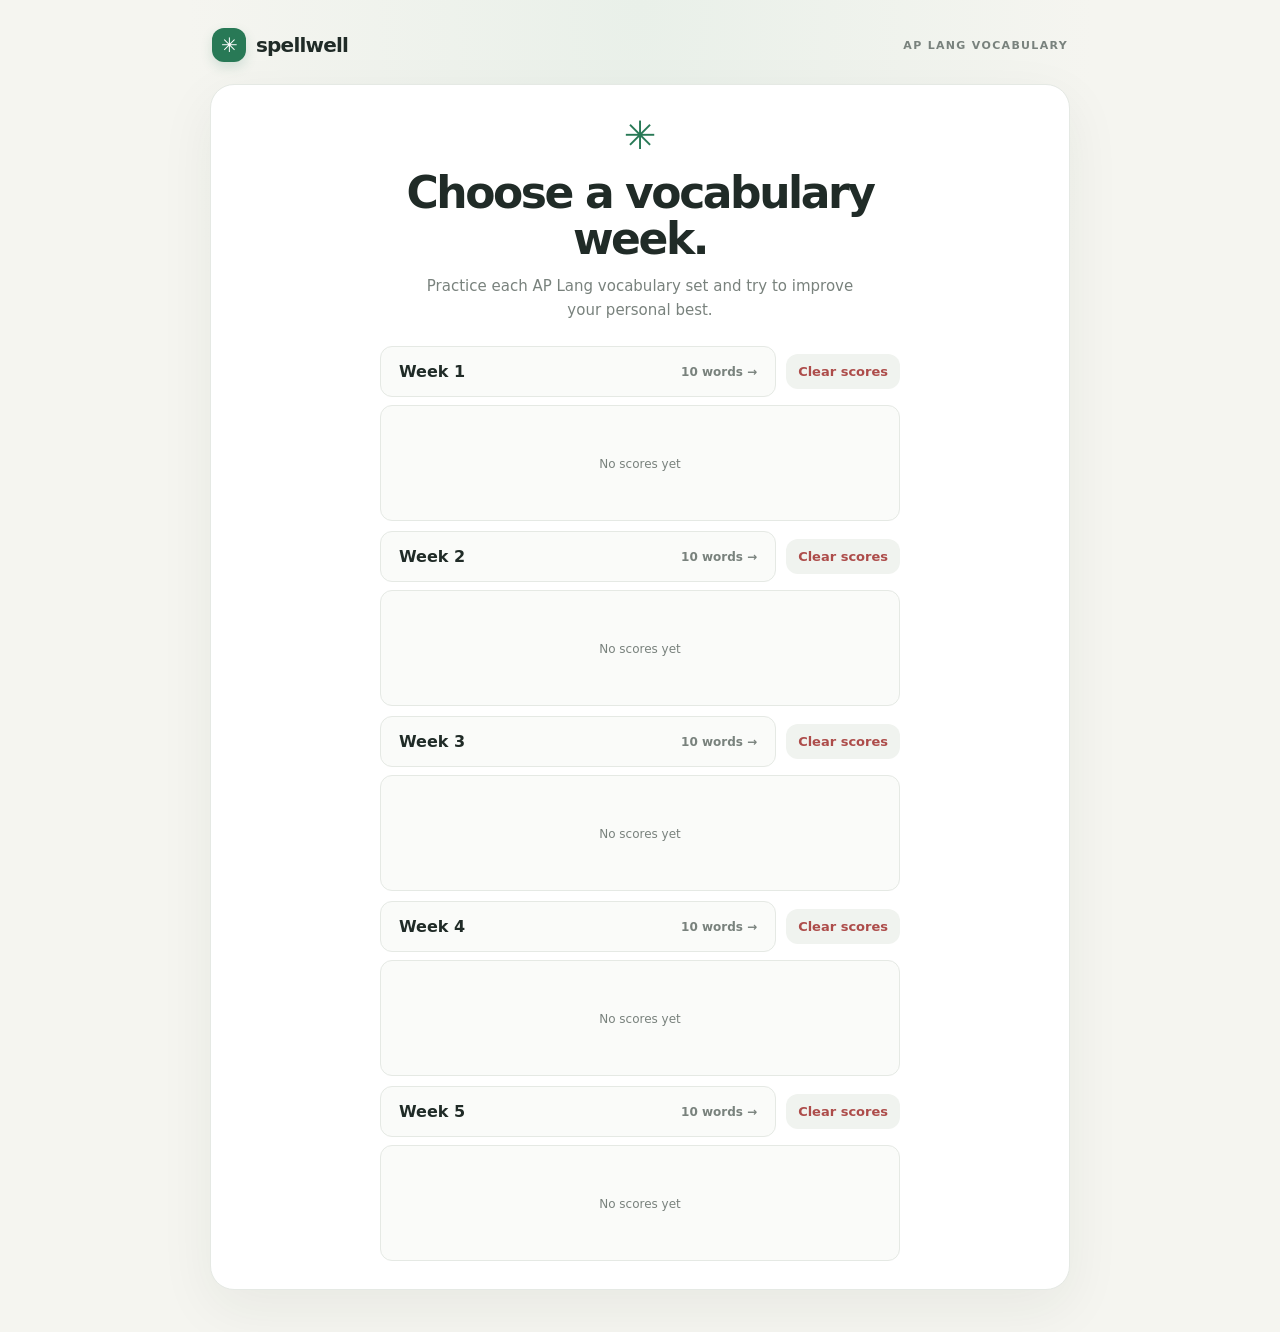
==== commit 87eae48c: "score tracker" ====
--- a/index.html
+++ b/index.html
@@ -12,7 +12,7 @@
 <body>
   <div class="shell">
     <header class="top">
-      <div class="brand"><span class="mark">✳</span><span>spellwell</span></div>
+      <a class="brand" href="index.html" aria-label="Go to vocabulary home"><span class="mark">✳</span><span>spellwell</span></a>
       <div class="course">AP Lang Vocabulary</div>
     </header>
     <main class="panel">
@@ -22,11 +22,11 @@
           <h1>Choose a vocabulary week.</h1>
           <p class="sub">Practice each AP Lang vocabulary set and try to improve your personal best.</p>
           <nav class="week-list" aria-label="Vocabulary weeks">
-        <a class="week-link" data-week="1" href="week-1.html"><span>Week 1</span><small>10 words →</small></a>
-        <a class="week-link" data-week="2" href="week-2.html"><span>Week 2</span><small>10 words →</small></a>
-        <a class="week-link" data-week="3" href="week-3.html"><span>Week 3</span><small>10 words →</small></a>
-        <a class="week-link" data-week="4" href="week-4.html"><span>Week 4</span><small>10 words →</small></a>
-        <a class="week-link" data-week="5" href="week-5.html"><span>Week 5</span><small>10 words →</small></a>
+        <div class="week-row" data-week="1"><a class="week-link" href="week-1.html"><span>Week 1</span><small>10 words →</small></a><button class="clear-scores btn secondary" type="button" data-clear-week="1" aria-label="Clear scores for week 1">Clear scores</button><div class="score-history" aria-label="Week 1 score history"></div></div>
+        <div class="week-row" data-week="2"><a class="week-link" href="week-2.html"><span>Week 2</span><small>10 words →</small></a><button class="clear-scores btn secondary" type="button" data-clear-week="2" aria-label="Clear scores for week 2">Clear scores</button><div class="score-history" aria-label="Week 2 score history"></div></div>
+        <div class="week-row" data-week="3"><a class="week-link" href="week-3.html"><span>Week 3</span><small>10 words →</small></a><button class="clear-scores btn secondary" type="button" data-clear-week="3" aria-label="Clear scores for week 3">Clear scores</button><div class="score-history" aria-label="Week 3 score history"></div></div>
+        <div class="week-row" data-week="4"><a class="week-link" href="week-4.html"><span>Week 4</span><small>10 words →</small></a><button class="clear-scores btn secondary" type="button" data-clear-week="4" aria-label="Clear scores for week 4">Clear scores</button><div class="score-history" aria-label="Week 4 score history"></div></div>
+        <div class="week-row" data-week="5"><a class="week-link" href="week-5.html"><span>Week 5</span><small>10 words →</small></a><button class="clear-scores btn secondary" type="button" data-clear-week="5" aria-label="Clear scores for week 5">Clear scores</button><div class="score-history" aria-label="Week 5 score history"></div></div>
           </nav>
         </div>
       </section>
--- a/style.css
+++ b/style.css
@@ -53,7 +53,9 @@
   gap: 10px;
   font-size: 20px;
   font-weight: 800;
-  letter-spacing: -.04em
+  letter-spacing: -.04em;
+  color: var(--ink);
+  text-decoration: none
 }
 
 .mark {
@@ -388,8 +390,15 @@
 .week-list {
   display: grid;
   gap: 10px;
-  width: min(380px, 100%);
+  width: min(520px, 100%);
   margin: 0 auto
+}
+
+.week-row {
+  display: grid;
+  grid-template-columns: minmax(0, 1fr) auto;
+  gap: 8px 10px;
+  align-items: center
 }
 
 .week-link {
@@ -415,6 +424,44 @@
   font-size: 12px
 }
 
+.clear-scores {
+  padding: 10px 12px;
+  color: var(--red);
+  white-space: nowrap
+}
+
+.score-history {
+  grid-column: 1 / -1;
+  min-height: 116px;
+  border: 1px solid var(--line);
+  border-radius: 12px;
+  background: #fafbf9;
+  padding: 8px 12px 6px
+}
+
+.score-history svg {
+  display: block;
+  width: 100%;
+  height: 92px
+}
+
+.no-history {
+  min-height: 100px;
+  display: grid;
+  place-items: center;
+  margin: 0;
+  color: var(--muted);
+  font-size: 12px
+}
+
+.history-labels {
+  display: flex;
+  justify-content: space-between;
+  gap: 8px;
+  color: var(--muted);
+  font-size: 9px
+}
+
 .home-link {
   color: var(--green);
   font-weight: 780;
